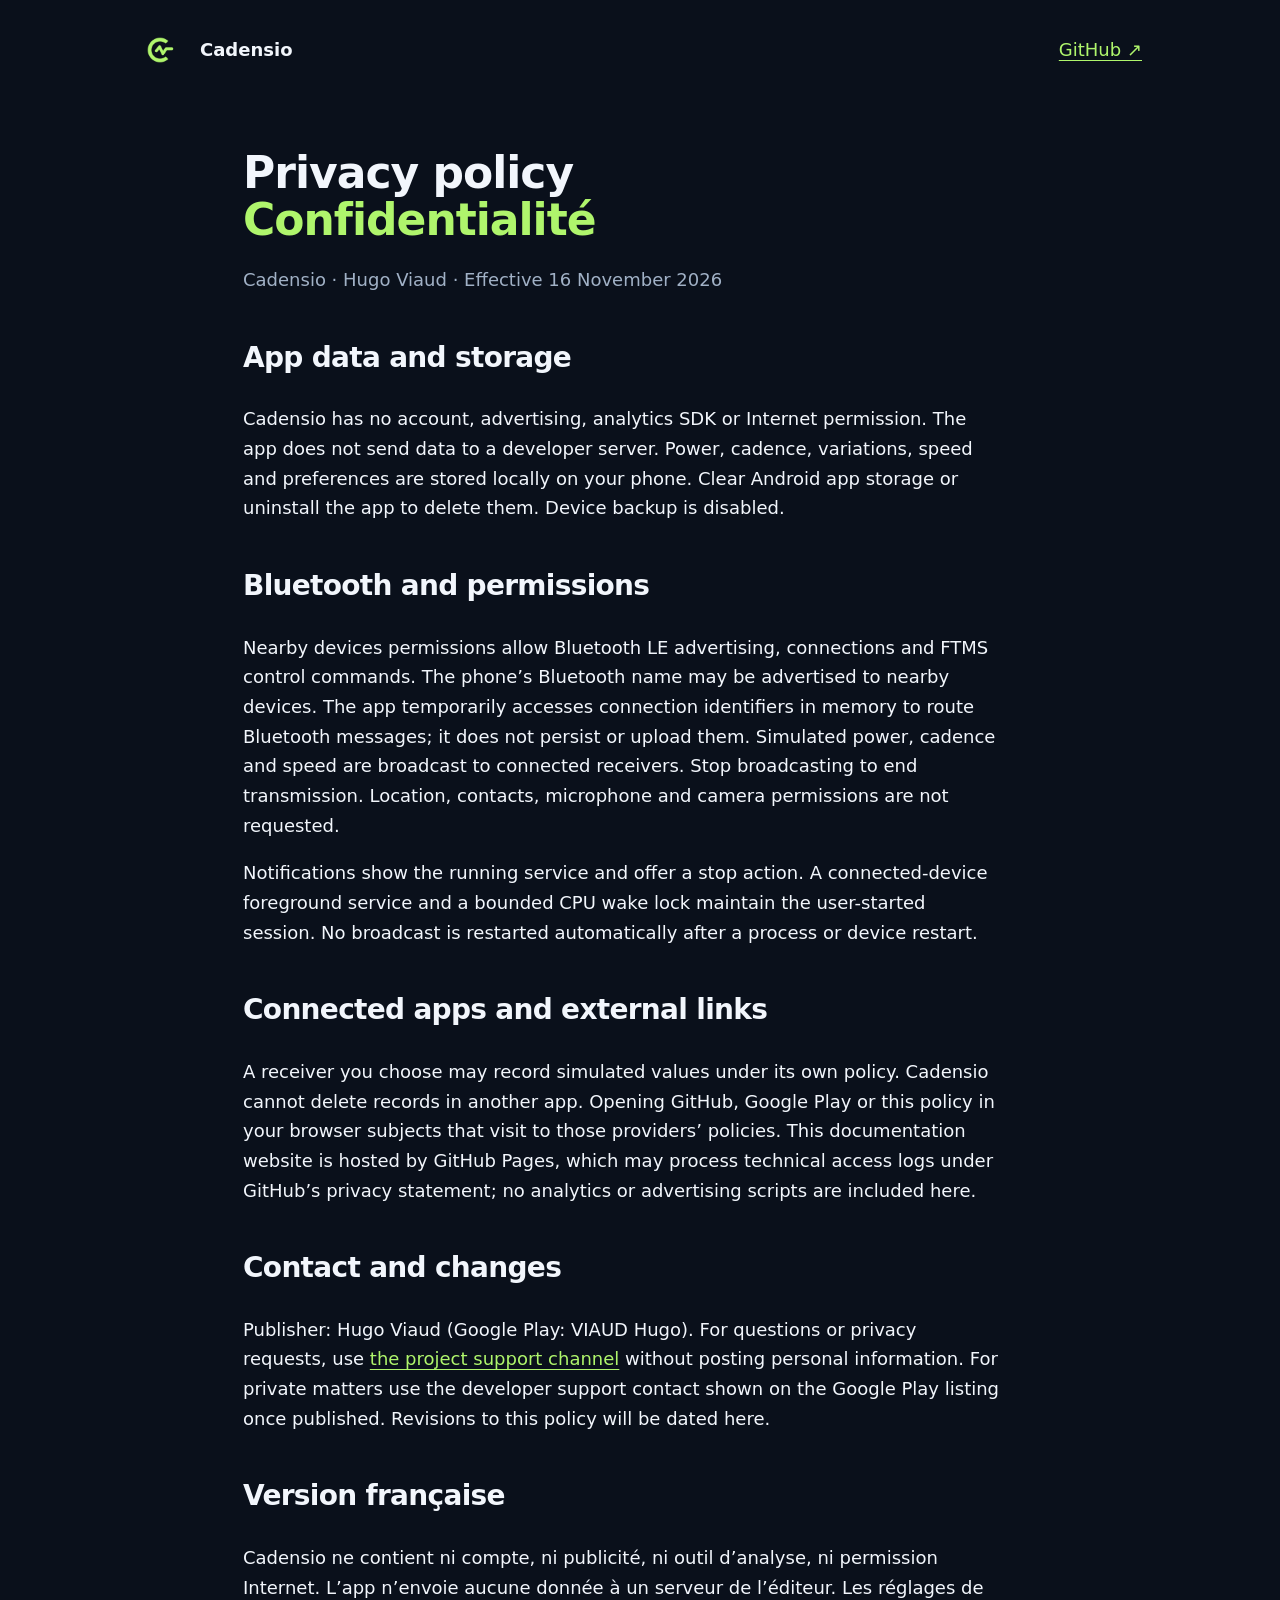
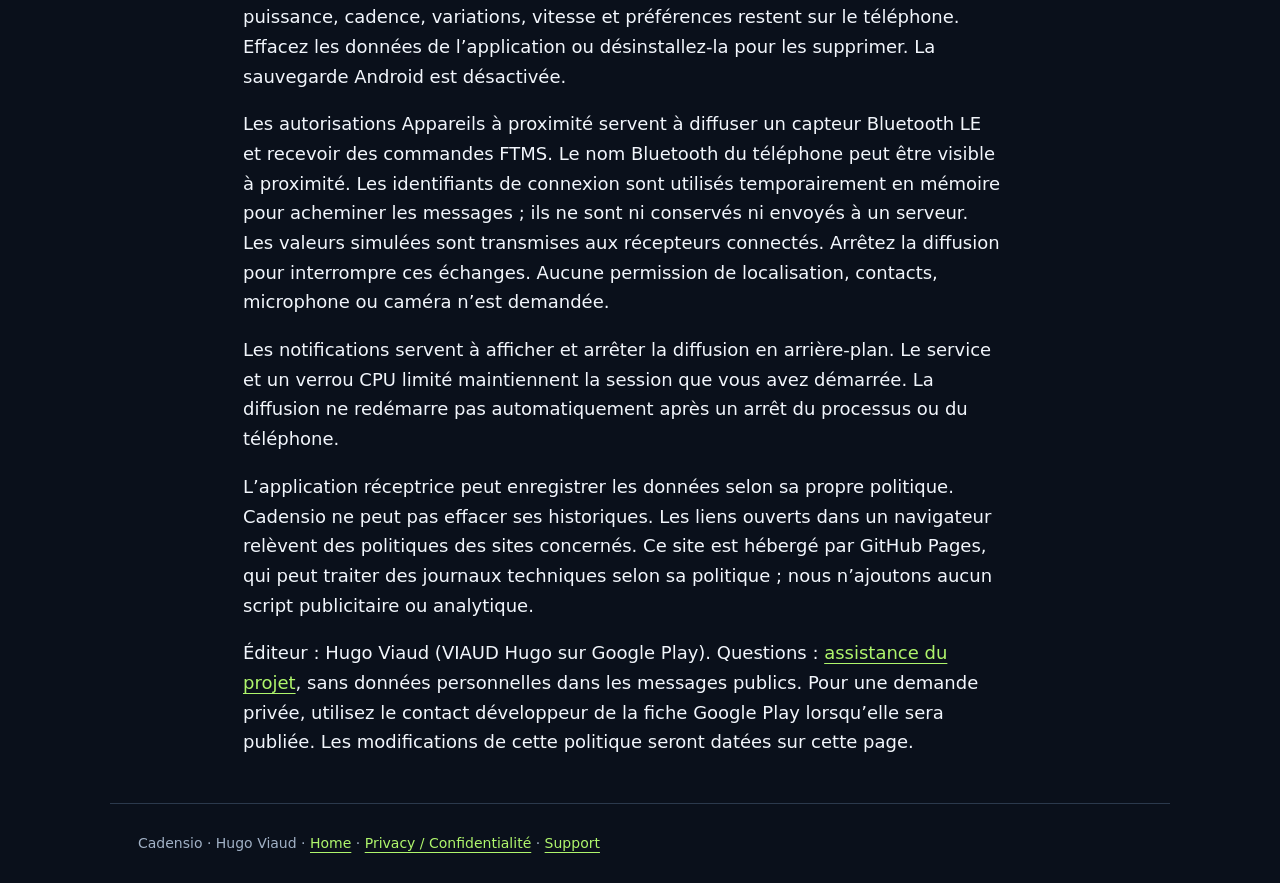
==== docs/privacy.html @ 76ab659b "Launch Cadensio Bluetooth cycling simulator" ====
<!doctype html><html lang="en"><head><meta charset="utf-8"><meta name="viewport" content="width=device-width,initial-scale=1"><title>Cadensio — Privacy policy / Confidentialité</title><meta name="description" content="How Cadensio handles local settings and Bluetooth simulated data."><meta name="theme-color" content="#0a101b"><meta property="og:title" content="Cadensio — Privacy policy / Confidentialité"><meta property="og:description" content="How Cadensio handles local settings and Bluetooth simulated data."><meta property="og:image" content="https://altorru.github.io/cadensio/assets/icon.png"><link rel="canonical" href="https://altorru.github.io/cadensio/privacy.html"><link rel="icon" href="assets/logo.svg" type="image/svg+xml"><link rel="stylesheet" href="style.css"></head><body><nav><img src="assets/icon.png" alt=""><b>Cadensio</b><a href="https://github.com/Altorru/cadensio">GitHub ↗</a></nav><main class="policy"><h1>Privacy policy<br><span class="accent">Confidentialité</span></h1><p class="muted">Cadensio · Hugo Viaud · Effective 16 November 2026</p><h2>App data and storage</h2><p>Cadensio has no account, advertising, analytics SDK or Internet permission. The app does not send data to a developer server. Power, cadence, variations, speed and preferences are stored locally on your phone. Clear Android app storage or uninstall the app to delete them. Device backup is disabled.</p><h2>Bluetooth and permissions</h2><p>Nearby devices permissions allow Bluetooth LE advertising, connections and FTMS control commands. The phone’s Bluetooth name may be advertised to nearby devices. The app temporarily accesses connection identifiers in memory to route Bluetooth messages; it does not persist or upload them. Simulated power, cadence and speed are broadcast to connected receivers. Stop broadcasting to end transmission. Location, contacts, microphone and camera permissions are not requested.</p><p>Notifications show the running service and offer a stop action. A connected-device foreground service and a bounded CPU wake lock maintain the user-started session. No broadcast is restarted automatically after a process or device restart.</p><h2>Connected apps and external links</h2><p>A receiver you choose may record simulated values under its own policy. Cadensio cannot delete records in another app. Opening GitHub, Google Play or this policy in your browser subjects that visit to those providers’ policies. This documentation website is hosted by GitHub Pages, which may process technical access logs under GitHub’s privacy statement; no analytics or advertising scripts are included here.</p><h2>Contact and changes</h2><p>Publisher: Hugo Viaud (Google Play: VIAUD Hugo). For questions or privacy requests, use <a href="https://github.com/Altorru/cadensio/issues">the project support channel</a> without posting personal information. For private matters use the developer support contact shown on the Google Play listing once published. Revisions to this policy will be dated here.</p><section lang="fr"><h2>Version française</h2><p>Cadensio ne contient ni compte, ni publicité, ni outil d’analyse, ni permission Internet. L’app n’envoie aucune donnée à un serveur de l’éditeur. Les réglages de puissance, cadence, variations, vitesse et préférences restent sur le téléphone. Effacez les données de l’application ou désinstallez-la pour les supprimer. La sauvegarde Android est désactivée.</p><p>Les autorisations Appareils à proximité servent à diffuser un capteur Bluetooth LE et recevoir des commandes FTMS. Le nom Bluetooth du téléphone peut être visible à proximité. Les identifiants de connexion sont utilisés temporairement en mémoire pour acheminer les messages ; ils ne sont ni conservés ni envoyés à un serveur. Les valeurs simulées sont transmises aux récepteurs connectés. Arrêtez la diffusion pour interrompre ces échanges. Aucune permission de localisation, contacts, microphone ou caméra n’est demandée.</p><p>Les notifications servent à afficher et arrêter la diffusion en arrière-plan. Le service et un verrou CPU limité maintiennent la session que vous avez démarrée. La diffusion ne redémarre pas automatiquement après un arrêt du processus ou du téléphone.</p><p>L’application réceptrice peut enregistrer les données selon sa propre politique. Cadensio ne peut pas effacer ses historiques. Les liens ouverts dans un navigateur relèvent des politiques des sites concernés. Ce site est hébergé par GitHub Pages, qui peut traiter des journaux techniques selon sa politique ; nous n’ajoutons aucun script publicitaire ou analytique.</p><p>Éditeur : Hugo Viaud (VIAUD Hugo sur Google Play). Questions : <a href="https://github.com/Altorru/cadensio/issues">assistance du projet</a>, sans données personnelles dans les messages publics. Pour une demande privée, utilisez le contact développeur de la fiche Google Play lorsqu’elle sera publiée. Les modifications de cette politique seront datées sur cette page.</p></section></main><footer>Cadensio · Hugo Viaud · <a href="index.html">Home</a> · <a href="privacy.html">Privacy / Confidentialité</a> · <a href="https://github.com/Altorru/cadensio/issues">Support</a></footer></body></html>
---- docs/style.css ----
*{box-sizing:border-box}body{margin:0;background:#0a101b;color:#f2f6fc;font:18px/1.65 system-ui,sans-serif}main,nav,footer{max-width:1060px;margin:auto;padding:28px}nav{display:flex;align-items:center;gap:18px}nav img{width:44px;border-radius:12px}nav a{margin-left:auto}a{color:#aff56c;text-underline-offset:4px}h1{font-size:clamp(44px,7vw,76px);line-height:1.06;letter-spacing:-3px;margin:22px 0}h2{font-size:28px;letter-spacing:-.7px}p{max-width:760px}.eyebrow{font-size:13px;letter-spacing:3px;color:#aff56c;font-weight:700}.muted{color:#a1b1c6}.hero{padding:55px 0 45px}.accent{color:#aff56c}.actions{display:flex;flex-wrap:wrap;gap:14px;margin:30px 0}.button{display:inline-block;background:#aff56c;color:#0a101b;padding:14px 22px;border-radius:12px;text-decoration:none;font-weight:700}.secondary{background:#1c2a3e;color:#f2f6fc}.grid{display:grid;grid-template-columns:repeat(auto-fit,minmax(230px,1fr));gap:18px;margin:36px 0}.card{border:1px solid #2b394c;padding:24px;border-radius:22px;background:#141e2e}.card h2{margin:8px 0;font-size:23px}.number{color:#aff56c;font-weight:700}.screens{display:flex;gap:22px;overflow:auto}.screens img{width:240px;height:auto;border-radius:24px;border:1px solid #2b394c}footer{font-size:14px;color:#a1b1c6;border-top:1px solid #2b394c}details{padding:18px 0;border-bottom:1px solid #2b394c}summary{cursor:pointer;font-weight:700}.policy h1{font-size:44px;letter-spacing:-1px}.policy h2{margin-top:40px}.policy{max-width:850px}.status{border-left:3px solid #aff56c;padding:8px 18px;font-size:15px}@media(max-width:600px){main,nav,footer{padding:22px}.hero{padding-top:22px}h1{letter-spacing:-2px}}
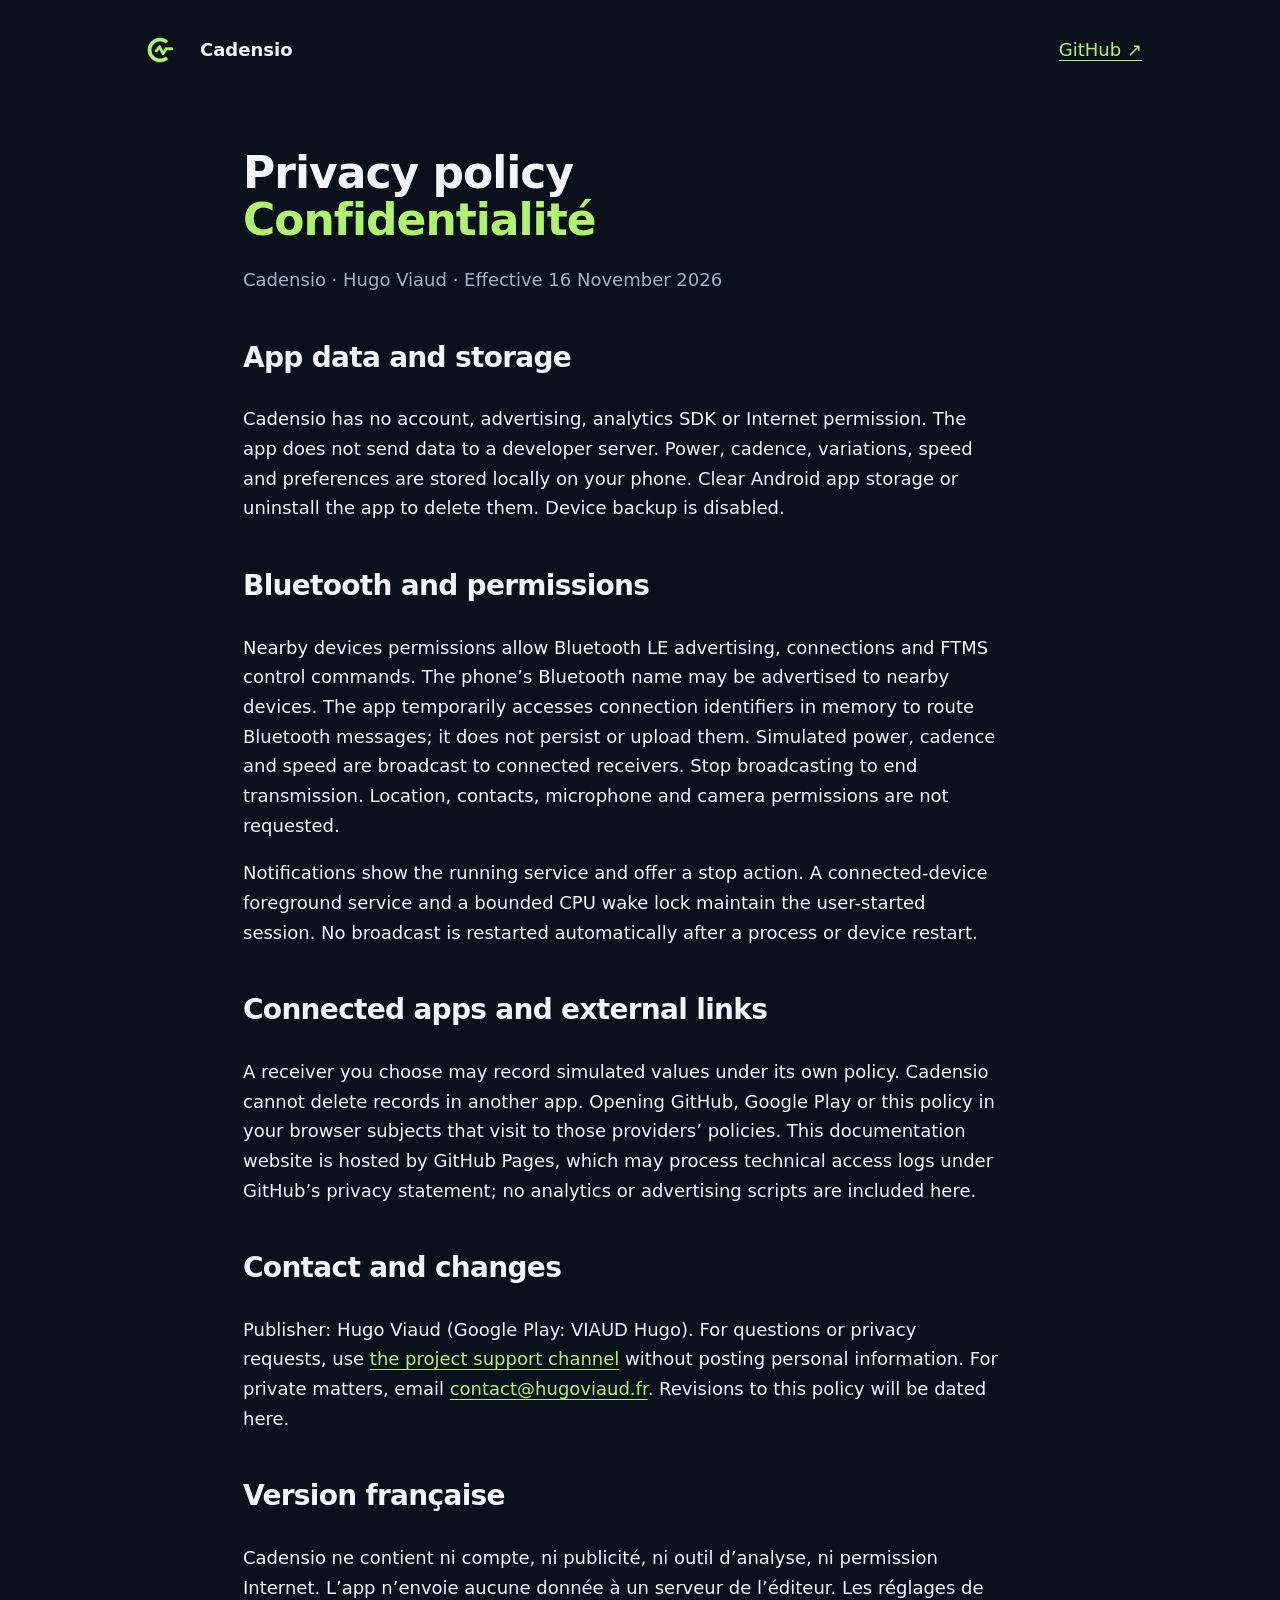
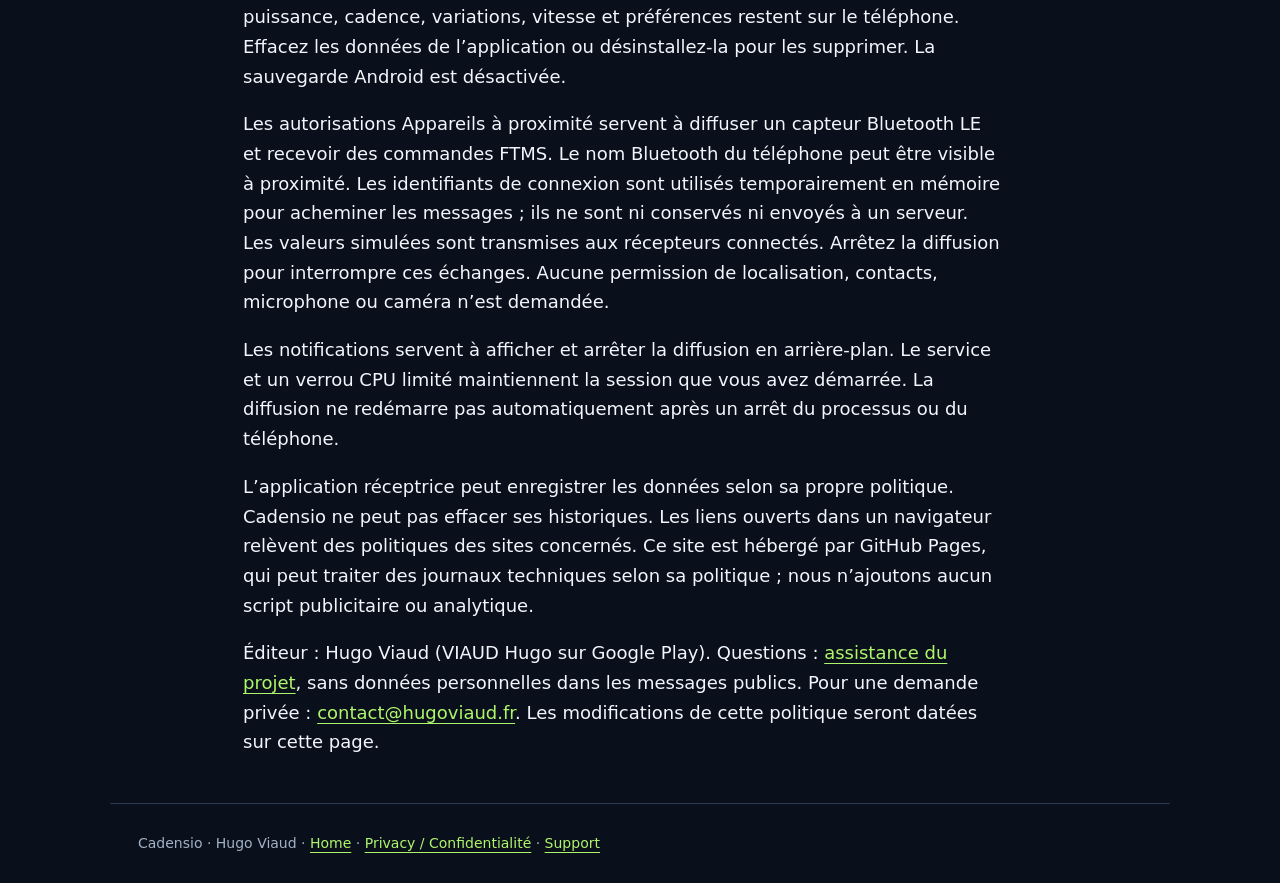
==== commit 857ec307: "Add bilingual store assets and release validation notes" ====
--- a/docs/privacy.html
+++ b/docs/privacy.html
@@ -1 +1 @@
-<!doctype html><html lang="en"><head><meta charset="utf-8"><meta name="viewport" content="width=device-width,initial-scale=1"><title>Cadensio — Privacy policy / Confidentialité</title><meta name="description" content="How Cadensio handles local settings and Bluetooth simulated data."><meta name="theme-color" content="#0a101b"><meta property="og:title" content="Cadensio — Privacy policy / Confidentialité"><meta property="og:description" content="How Cadensio handles local settings and Bluetooth simulated data."><meta property="og:image" content="https://altorru.github.io/cadensio/assets/icon.png"><link rel="canonical" href="https://altorru.github.io/cadensio/privacy.html"><link rel="icon" href="assets/logo.svg" type="image/svg+xml"><link rel="stylesheet" href="style.css"></head><body><nav><img src="assets/icon.png" alt=""><b>Cadensio</b><a href="https://github.com/Altorru/cadensio">GitHub ↗</a></nav><main class="policy"><h1>Privacy policy<br><span class="accent">Confidentialité</span></h1><p class="muted">Cadensio · Hugo Viaud · Effective 16 November 2026</p><h2>App data and storage</h2><p>Cadensio has no account, advertising, analytics SDK or Internet permission. The app does not send data to a developer server. Power, cadence, variations, speed and preferences are stored locally on your phone. Clear Android app storage or uninstall the app to delete them. Device backup is disabled.</p><h2>Bluetooth and permissions</h2><p>Nearby devices permissions allow Bluetooth LE advertising, connections and FTMS control commands. The phone’s Bluetooth name may be advertised to nearby devices. The app temporarily accesses connection identifiers in memory to route Bluetooth messages; it does not persist or upload them. Simulated power, cadence and speed are broadcast to connected receivers. Stop broadcasting to end transmission. Location, contacts, microphone and camera permissions are not requested.</p><p>Notifications show the running service and offer a stop action. A connected-device foreground service and a bounded CPU wake lock maintain the user-started session. No broadcast is restarted automatically after a process or device restart.</p><h2>Connected apps and external links</h2><p>A receiver you choose may record simulated values under its own policy. Cadensio cannot delete records in another app. Opening GitHub, Google Play or this policy in your browser subjects that visit to those providers’ policies. This documentation website is hosted by GitHub Pages, which may process technical access logs under GitHub’s privacy statement; no analytics or advertising scripts are included here.</p><h2>Contact and changes</h2><p>Publisher: Hugo Viaud (Google Play: VIAUD Hugo). For questions or privacy requests, use <a href="https://github.com/Altorru/cadensio/issues">the project support channel</a> without posting personal information. For private matters use the developer support contact shown on the Google Play listing once published. Revisions to this policy will be dated here.</p><section lang="fr"><h2>Version française</h2><p>Cadensio ne contient ni compte, ni publicité, ni outil d’analyse, ni permission Internet. L’app n’envoie aucune donnée à un serveur de l’éditeur. Les réglages de puissance, cadence, variations, vitesse et préférences restent sur le téléphone. Effacez les données de l’application ou désinstallez-la pour les supprimer. La sauvegarde Android est désactivée.</p><p>Les autorisations Appareils à proximité servent à diffuser un capteur Bluetooth LE et recevoir des commandes FTMS. Le nom Bluetooth du téléphone peut être visible à proximité. Les identifiants de connexion sont utilisés temporairement en mémoire pour acheminer les messages ; ils ne sont ni conservés ni envoyés à un serveur. Les valeurs simulées sont transmises aux récepteurs connectés. Arrêtez la diffusion pour interrompre ces échanges. Aucune permission de localisation, contacts, microphone ou caméra n’est demandée.</p><p>Les notifications servent à afficher et arrêter la diffusion en arrière-plan. Le service et un verrou CPU limité maintiennent la session que vous avez démarrée. La diffusion ne redémarre pas automatiquement après un arrêt du processus ou du téléphone.</p><p>L’application réceptrice peut enregistrer les données selon sa propre politique. Cadensio ne peut pas effacer ses historiques. Les liens ouverts dans un navigateur relèvent des politiques des sites concernés. Ce site est hébergé par GitHub Pages, qui peut traiter des journaux techniques selon sa politique ; nous n’ajoutons aucun script publicitaire ou analytique.</p><p>Éditeur : Hugo Viaud (VIAUD Hugo sur Google Play). Questions : <a href="https://github.com/Altorru/cadensio/issues">assistance du projet</a>, sans données personnelles dans les messages publics. Pour une demande privée, utilisez le contact développeur de la fiche Google Play lorsqu’elle sera publiée. Les modifications de cette politique seront datées sur cette page.</p></section></main><footer>Cadensio · Hugo Viaud · <a href="index.html">Home</a> · <a href="privacy.html">Privacy / Confidentialité</a> · <a href="https://github.com/Altorru/cadensio/issues">Support</a></footer></body></html>+<!doctype html><html lang="en"><head><meta charset="utf-8"><meta name="viewport" content="width=device-width,initial-scale=1"><title>Cadensio — Privacy policy / Confidentialité</title><meta name="description" content="How Cadensio handles local settings and Bluetooth simulated data."><meta name="theme-color" content="#0a101b"><meta property="og:title" content="Cadensio — Privacy policy / Confidentialité"><meta property="og:description" content="How Cadensio handles local settings and Bluetooth simulated data."><meta property="og:image" content="https://altorru.github.io/cadensio/assets/icon.png"><link rel="canonical" href="https://altorru.github.io/cadensio/privacy.html"><link rel="icon" href="assets/logo.svg" type="image/svg+xml"><link rel="stylesheet" href="style.css"></head><body><nav><img src="assets/icon.png" alt=""><b>Cadensio</b><a href="https://github.com/Altorru/cadensio">GitHub ↗</a></nav><main class="policy"><h1>Privacy policy<br><span class="accent">Confidentialité</span></h1><p class="muted">Cadensio · Hugo Viaud · Effective 16 November 2026</p><h2>App data and storage</h2><p>Cadensio has no account, advertising, analytics SDK or Internet permission. The app does not send data to a developer server. Power, cadence, variations, speed and preferences are stored locally on your phone. Clear Android app storage or uninstall the app to delete them. Device backup is disabled.</p><h2>Bluetooth and permissions</h2><p>Nearby devices permissions allow Bluetooth LE advertising, connections and FTMS control commands. The phone’s Bluetooth name may be advertised to nearby devices. The app temporarily accesses connection identifiers in memory to route Bluetooth messages; it does not persist or upload them. Simulated power, cadence and speed are broadcast to connected receivers. Stop broadcasting to end transmission. Location, contacts, microphone and camera permissions are not requested.</p><p>Notifications show the running service and offer a stop action. A connected-device foreground service and a bounded CPU wake lock maintain the user-started session. No broadcast is restarted automatically after a process or device restart.</p><h2>Connected apps and external links</h2><p>A receiver you choose may record simulated values under its own policy. Cadensio cannot delete records in another app. Opening GitHub, Google Play or this policy in your browser subjects that visit to those providers’ policies. This documentation website is hosted by GitHub Pages, which may process technical access logs under GitHub’s privacy statement; no analytics or advertising scripts are included here.</p><h2>Contact and changes</h2><p>Publisher: Hugo Viaud (Google Play: VIAUD Hugo). For questions or privacy requests, use <a href="https://github.com/Altorru/cadensio/issues">the project support channel</a> without posting personal information. For private matters, email <a href="mailto:contact@hugoviaud.fr">contact@hugoviaud.fr</a>. Revisions to this policy will be dated here.</p><section lang="fr"><h2>Version française</h2><p>Cadensio ne contient ni compte, ni publicité, ni outil d’analyse, ni permission Internet. L’app n’envoie aucune donnée à un serveur de l’éditeur. Les réglages de puissance, cadence, variations, vitesse et préférences restent sur le téléphone. Effacez les données de l’application ou désinstallez-la pour les supprimer. La sauvegarde Android est désactivée.</p><p>Les autorisations Appareils à proximité servent à diffuser un capteur Bluetooth LE et recevoir des commandes FTMS. Le nom Bluetooth du téléphone peut être visible à proximité. Les identifiants de connexion sont utilisés temporairement en mémoire pour acheminer les messages ; ils ne sont ni conservés ni envoyés à un serveur. Les valeurs simulées sont transmises aux récepteurs connectés. Arrêtez la diffusion pour interrompre ces échanges. Aucune permission de localisation, contacts, microphone ou caméra n’est demandée.</p><p>Les notifications servent à afficher et arrêter la diffusion en arrière-plan. Le service et un verrou CPU limité maintiennent la session que vous avez démarrée. La diffusion ne redémarre pas automatiquement après un arrêt du processus ou du téléphone.</p><p>L’application réceptrice peut enregistrer les données selon sa propre politique. Cadensio ne peut pas effacer ses historiques. Les liens ouverts dans un navigateur relèvent des politiques des sites concernés. Ce site est hébergé par GitHub Pages, qui peut traiter des journaux techniques selon sa politique ; nous n’ajoutons aucun script publicitaire ou analytique.</p><p>Éditeur : Hugo Viaud (VIAUD Hugo sur Google Play). Questions : <a href="https://github.com/Altorru/cadensio/issues">assistance du projet</a>, sans données personnelles dans les messages publics. Pour une demande privée : <a href="mailto:contact@hugoviaud.fr">contact@hugoviaud.fr</a>. Les modifications de cette politique seront datées sur cette page.</p></section></main><footer>Cadensio · Hugo Viaud · <a href="index.html">Home</a> · <a href="privacy.html">Privacy / Confidentialité</a> · <a href="https://github.com/Altorru/cadensio/issues">Support</a></footer></body></html>
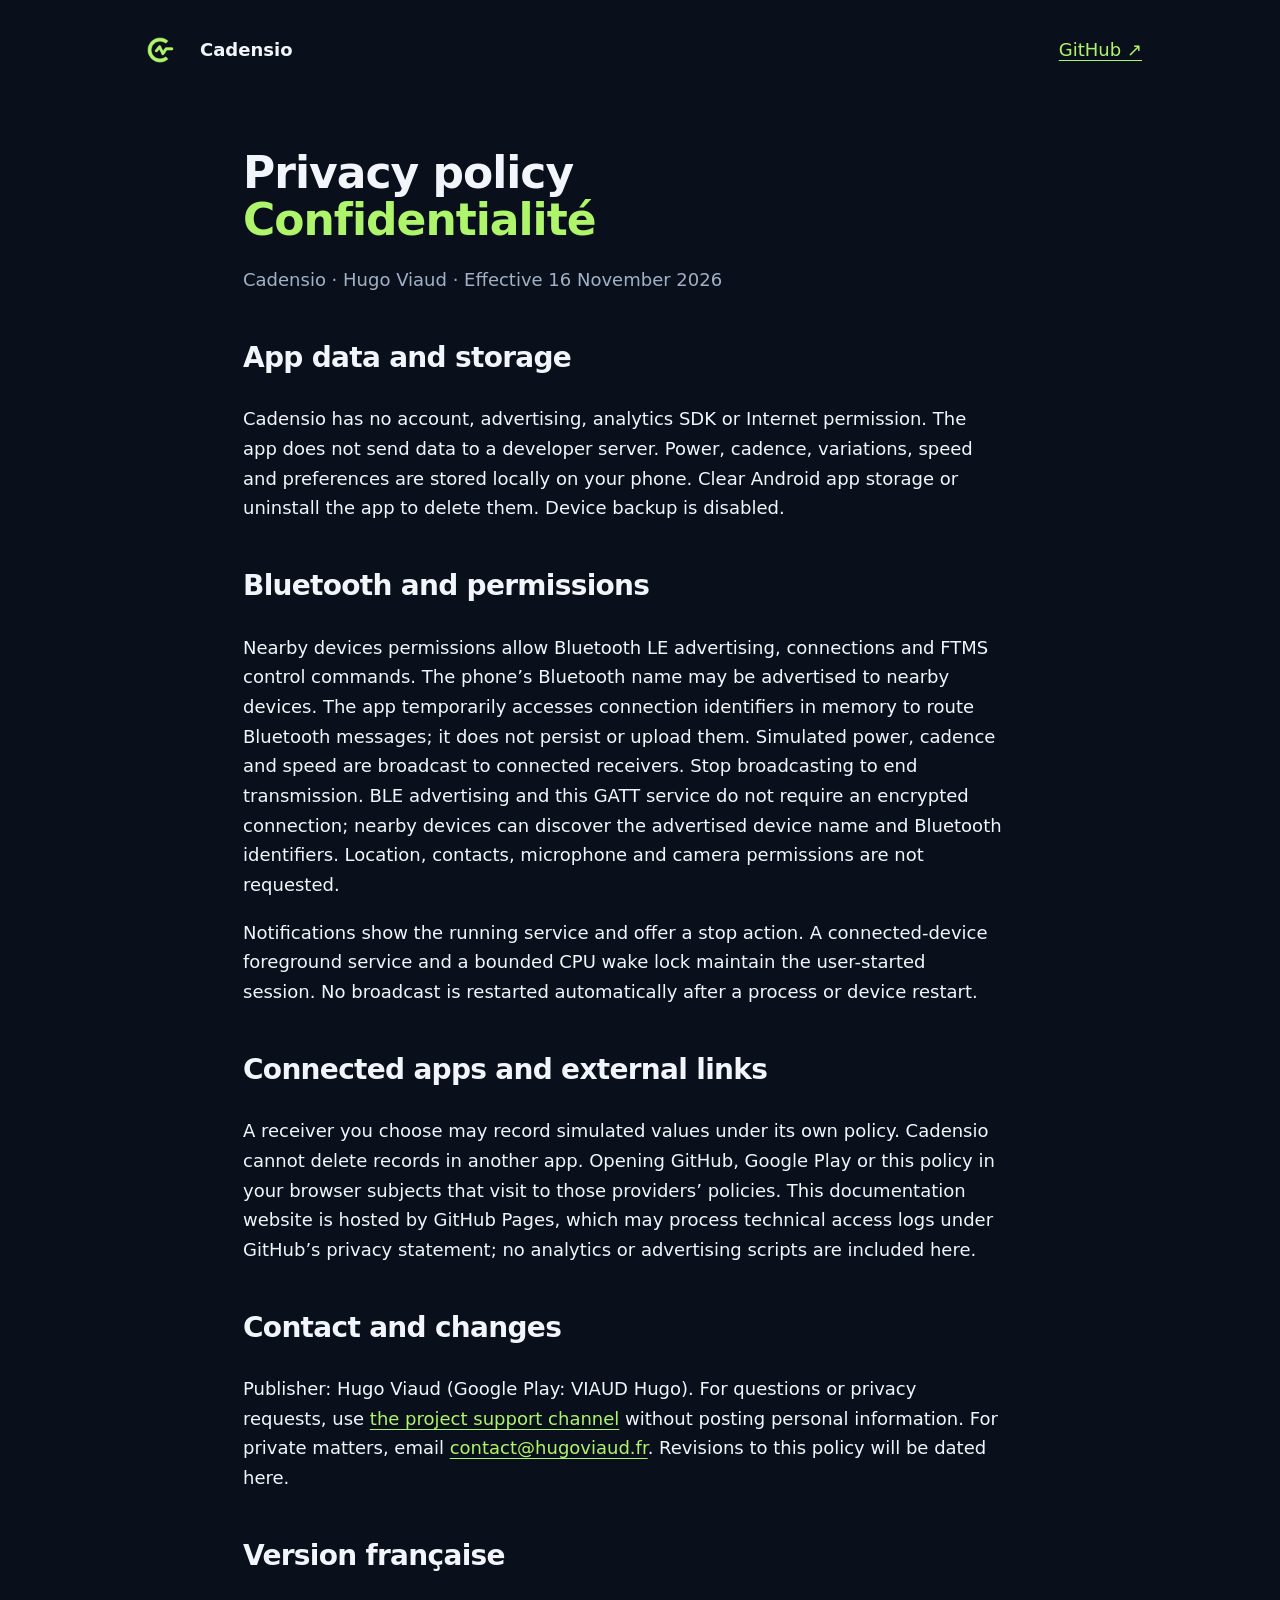
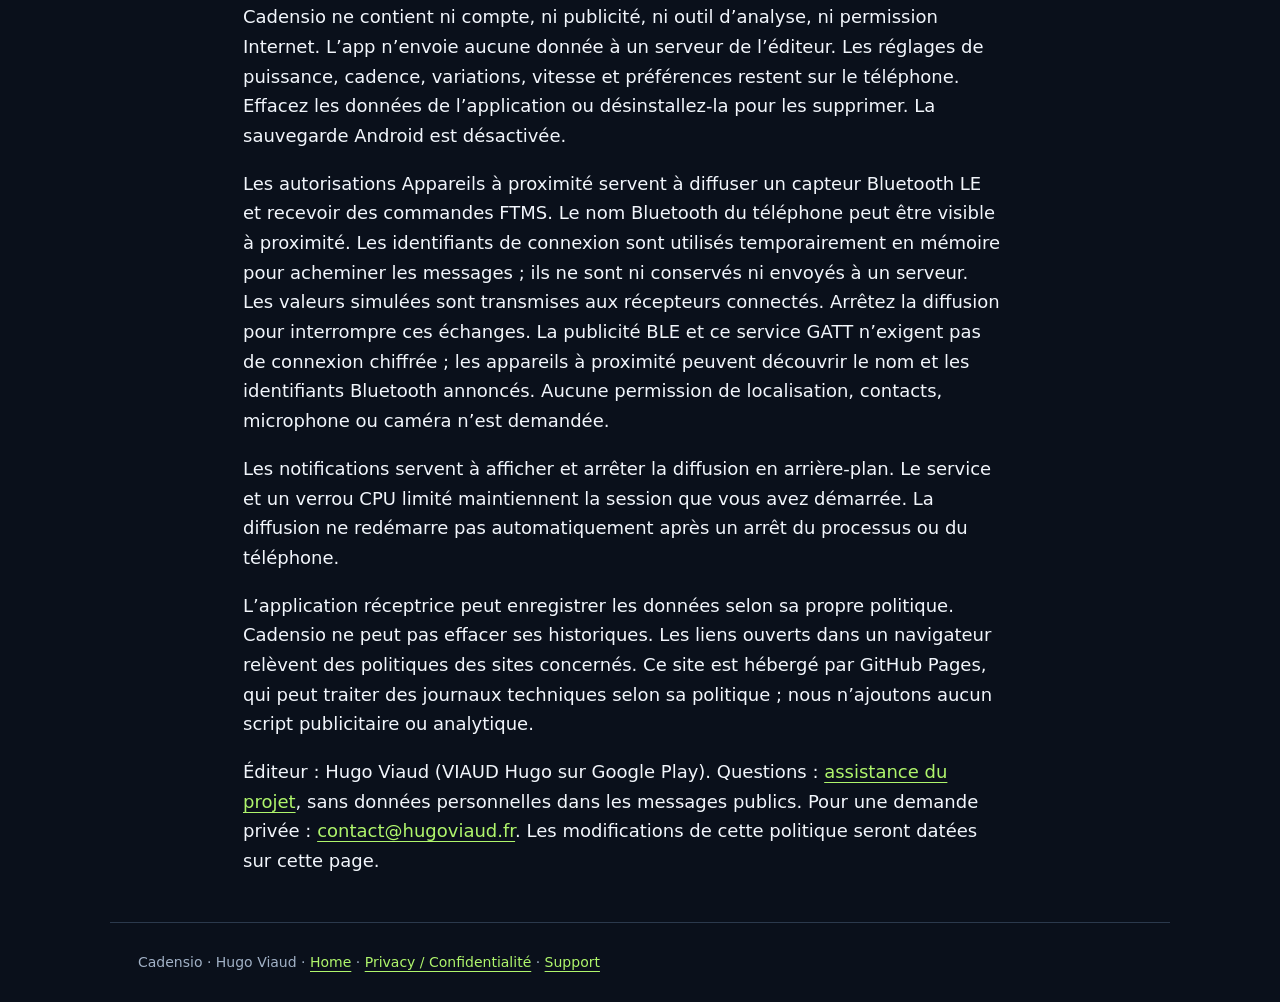
==== commit 529161f8: "Document Bluetooth privacy and Play preparation status" ====
--- a/docs/privacy.html
+++ b/docs/privacy.html
@@ -1 +1 @@
-<!doctype html><html lang="en"><head><meta charset="utf-8"><meta name="viewport" content="width=device-width,initial-scale=1"><title>Cadensio — Privacy policy / Confidentialité</title><meta name="description" content="How Cadensio handles local settings and Bluetooth simulated data."><meta name="theme-color" content="#0a101b"><meta property="og:title" content="Cadensio — Privacy policy / Confidentialité"><meta property="og:description" content="How Cadensio handles local settings and Bluetooth simulated data."><meta property="og:image" content="https://altorru.github.io/cadensio/assets/icon.png"><link rel="canonical" href="https://altorru.github.io/cadensio/privacy.html"><link rel="icon" href="assets/logo.svg" type="image/svg+xml"><link rel="stylesheet" href="style.css"></head><body><nav><img src="assets/icon.png" alt=""><b>Cadensio</b><a href="https://github.com/Altorru/cadensio">GitHub ↗</a></nav><main class="policy"><h1>Privacy policy<br><span class="accent">Confidentialité</span></h1><p class="muted">Cadensio · Hugo Viaud · Effective 16 November 2026</p><h2>App data and storage</h2><p>Cadensio has no account, advertising, analytics SDK or Internet permission. The app does not send data to a developer server. Power, cadence, variations, speed and preferences are stored locally on your phone. Clear Android app storage or uninstall the app to delete them. Device backup is disabled.</p><h2>Bluetooth and permissions</h2><p>Nearby devices permissions allow Bluetooth LE advertising, connections and FTMS control commands. The phone’s Bluetooth name may be advertised to nearby devices. The app temporarily accesses connection identifiers in memory to route Bluetooth messages; it does not persist or upload them. Simulated power, cadence and speed are broadcast to connected receivers. Stop broadcasting to end transmission. Location, contacts, microphone and camera permissions are not requested.</p><p>Notifications show the running service and offer a stop action. A connected-device foreground service and a bounded CPU wake lock maintain the user-started session. No broadcast is restarted automatically after a process or device restart.</p><h2>Connected apps and external links</h2><p>A receiver you choose may record simulated values under its own policy. Cadensio cannot delete records in another app. Opening GitHub, Google Play or this policy in your browser subjects that visit to those providers’ policies. This documentation website is hosted by GitHub Pages, which may process technical access logs under GitHub’s privacy statement; no analytics or advertising scripts are included here.</p><h2>Contact and changes</h2><p>Publisher: Hugo Viaud (Google Play: VIAUD Hugo). For questions or privacy requests, use <a href="https://github.com/Altorru/cadensio/issues">the project support channel</a> without posting personal information. For private matters, email <a href="mailto:contact@hugoviaud.fr">contact@hugoviaud.fr</a>. Revisions to this policy will be dated here.</p><section lang="fr"><h2>Version française</h2><p>Cadensio ne contient ni compte, ni publicité, ni outil d’analyse, ni permission Internet. L’app n’envoie aucune donnée à un serveur de l’éditeur. Les réglages de puissance, cadence, variations, vitesse et préférences restent sur le téléphone. Effacez les données de l’application ou désinstallez-la pour les supprimer. La sauvegarde Android est désactivée.</p><p>Les autorisations Appareils à proximité servent à diffuser un capteur Bluetooth LE et recevoir des commandes FTMS. Le nom Bluetooth du téléphone peut être visible à proximité. Les identifiants de connexion sont utilisés temporairement en mémoire pour acheminer les messages ; ils ne sont ni conservés ni envoyés à un serveur. Les valeurs simulées sont transmises aux récepteurs connectés. Arrêtez la diffusion pour interrompre ces échanges. Aucune permission de localisation, contacts, microphone ou caméra n’est demandée.</p><p>Les notifications servent à afficher et arrêter la diffusion en arrière-plan. Le service et un verrou CPU limité maintiennent la session que vous avez démarrée. La diffusion ne redémarre pas automatiquement après un arrêt du processus ou du téléphone.</p><p>L’application réceptrice peut enregistrer les données selon sa propre politique. Cadensio ne peut pas effacer ses historiques. Les liens ouverts dans un navigateur relèvent des politiques des sites concernés. Ce site est hébergé par GitHub Pages, qui peut traiter des journaux techniques selon sa politique ; nous n’ajoutons aucun script publicitaire ou analytique.</p><p>Éditeur : Hugo Viaud (VIAUD Hugo sur Google Play). Questions : <a href="https://github.com/Altorru/cadensio/issues">assistance du projet</a>, sans données personnelles dans les messages publics. Pour une demande privée : <a href="mailto:contact@hugoviaud.fr">contact@hugoviaud.fr</a>. Les modifications de cette politique seront datées sur cette page.</p></section></main><footer>Cadensio · Hugo Viaud · <a href="index.html">Home</a> · <a href="privacy.html">Privacy / Confidentialité</a> · <a href="https://github.com/Altorru/cadensio/issues">Support</a></footer></body></html>+<!doctype html><html lang="en"><head><meta charset="utf-8"><meta name="viewport" content="width=device-width,initial-scale=1"><title>Cadensio — Privacy policy / Confidentialité</title><meta name="description" content="How Cadensio handles local settings and Bluetooth simulated data."><meta name="theme-color" content="#0a101b"><meta property="og:title" content="Cadensio — Privacy policy / Confidentialité"><meta property="og:description" content="How Cadensio handles local settings and Bluetooth simulated data."><meta property="og:image" content="https://altorru.github.io/cadensio/assets/icon.png"><link rel="canonical" href="https://altorru.github.io/cadensio/privacy.html"><link rel="icon" href="assets/logo.svg" type="image/svg+xml"><link rel="stylesheet" href="style.css"></head><body><nav><img src="assets/icon.png" alt=""><b>Cadensio</b><a href="https://github.com/Altorru/cadensio">GitHub ↗</a></nav><main class="policy"><h1>Privacy policy<br><span class="accent">Confidentialité</span></h1><p class="muted">Cadensio · Hugo Viaud · Effective 16 November 2026</p><h2>App data and storage</h2><p>Cadensio has no account, advertising, analytics SDK or Internet permission. The app does not send data to a developer server. Power, cadence, variations, speed and preferences are stored locally on your phone. Clear Android app storage or uninstall the app to delete them. Device backup is disabled.</p><h2>Bluetooth and permissions</h2><p>Nearby devices permissions allow Bluetooth LE advertising, connections and FTMS control commands. The phone’s Bluetooth name may be advertised to nearby devices. The app temporarily accesses connection identifiers in memory to route Bluetooth messages; it does not persist or upload them. Simulated power, cadence and speed are broadcast to connected receivers. Stop broadcasting to end transmission. BLE advertising and this GATT service do not require an encrypted connection; nearby devices can discover the advertised device name and Bluetooth identifiers. Location, contacts, microphone and camera permissions are not requested.</p><p>Notifications show the running service and offer a stop action. A connected-device foreground service and a bounded CPU wake lock maintain the user-started session. No broadcast is restarted automatically after a process or device restart.</p><h2>Connected apps and external links</h2><p>A receiver you choose may record simulated values under its own policy. Cadensio cannot delete records in another app. Opening GitHub, Google Play or this policy in your browser subjects that visit to those providers’ policies. This documentation website is hosted by GitHub Pages, which may process technical access logs under GitHub’s privacy statement; no analytics or advertising scripts are included here.</p><h2>Contact and changes</h2><p>Publisher: Hugo Viaud (Google Play: VIAUD Hugo). For questions or privacy requests, use <a href="https://github.com/Altorru/cadensio/issues">the project support channel</a> without posting personal information. For private matters, email <a href="mailto:contact@hugoviaud.fr">contact@hugoviaud.fr</a>. Revisions to this policy will be dated here.</p><section lang="fr"><h2>Version française</h2><p>Cadensio ne contient ni compte, ni publicité, ni outil d’analyse, ni permission Internet. L’app n’envoie aucune donnée à un serveur de l’éditeur. Les réglages de puissance, cadence, variations, vitesse et préférences restent sur le téléphone. Effacez les données de l’application ou désinstallez-la pour les supprimer. La sauvegarde Android est désactivée.</p><p>Les autorisations Appareils à proximité servent à diffuser un capteur Bluetooth LE et recevoir des commandes FTMS. Le nom Bluetooth du téléphone peut être visible à proximité. Les identifiants de connexion sont utilisés temporairement en mémoire pour acheminer les messages ; ils ne sont ni conservés ni envoyés à un serveur. Les valeurs simulées sont transmises aux récepteurs connectés. Arrêtez la diffusion pour interrompre ces échanges. La publicité BLE et ce service GATT n’exigent pas de connexion chiffrée ; les appareils à proximité peuvent découvrir le nom et les identifiants Bluetooth annoncés. Aucune permission de localisation, contacts, microphone ou caméra n’est demandée.</p><p>Les notifications servent à afficher et arrêter la diffusion en arrière-plan. Le service et un verrou CPU limité maintiennent la session que vous avez démarrée. La diffusion ne redémarre pas automatiquement après un arrêt du processus ou du téléphone.</p><p>L’application réceptrice peut enregistrer les données selon sa propre politique. Cadensio ne peut pas effacer ses historiques. Les liens ouverts dans un navigateur relèvent des politiques des sites concernés. Ce site est hébergé par GitHub Pages, qui peut traiter des journaux techniques selon sa politique ; nous n’ajoutons aucun script publicitaire ou analytique.</p><p>Éditeur : Hugo Viaud (VIAUD Hugo sur Google Play). Questions : <a href="https://github.com/Altorru/cadensio/issues">assistance du projet</a>, sans données personnelles dans les messages publics. Pour une demande privée : <a href="mailto:contact@hugoviaud.fr">contact@hugoviaud.fr</a>. Les modifications de cette politique seront datées sur cette page.</p></section></main><footer>Cadensio · Hugo Viaud · <a href="index.html">Home</a> · <a href="privacy.html">Privacy / Confidentialité</a> · <a href="https://github.com/Altorru/cadensio/issues">Support</a></footer></body></html>
